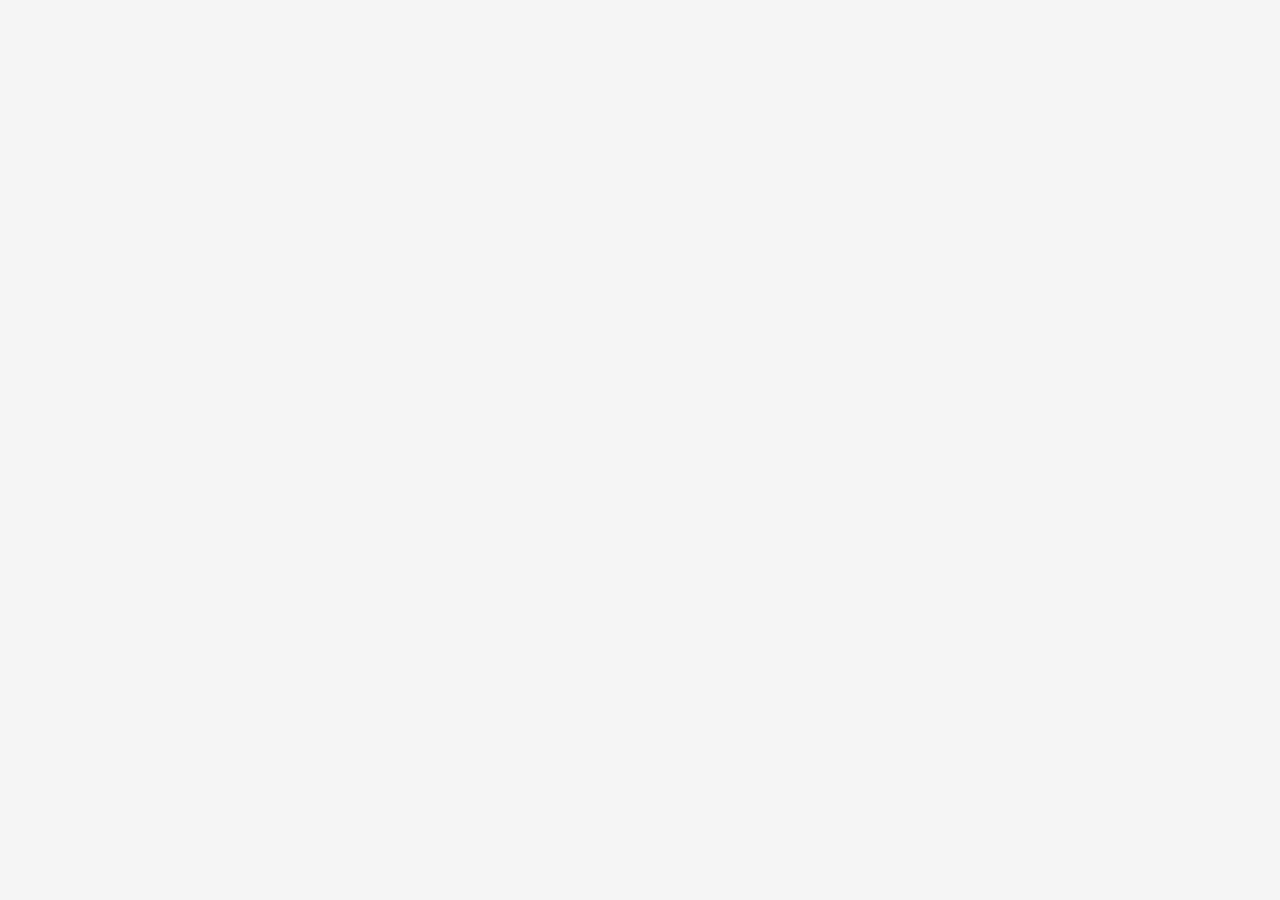
==== index.html @ c0f0733e "'first'" ====
<!DOCTYPE html>
<html lang="en">
  <head>
    <meta charset="UTF-8">
    <link rel="icon" href="./favicon.ico">
    <meta name="viewport" content="width=device-width, initial-scale=1.0">
    <title>Vite App</title>
    <script type="module" crossorigin src="./assets/index-B-oxjium.js"></script>
    <link rel="stylesheet" crossorigin href="./assets/index-CB1jQf-n.css">
  </head>
  <body>
    <div id="app"></div>
  </body>
</html>
---- assets/index-CB1jQf-n.css ----
body{margin:0;background-color:#f5f5f5}.fade-slide-leave-active,.fade-slide-enter-active{transition:all .3s}.fade-slide-enter-from{transform:translate(-30px);opacity:0}.fade-slide-leave-to{transform:translate(30px);opacity:0}
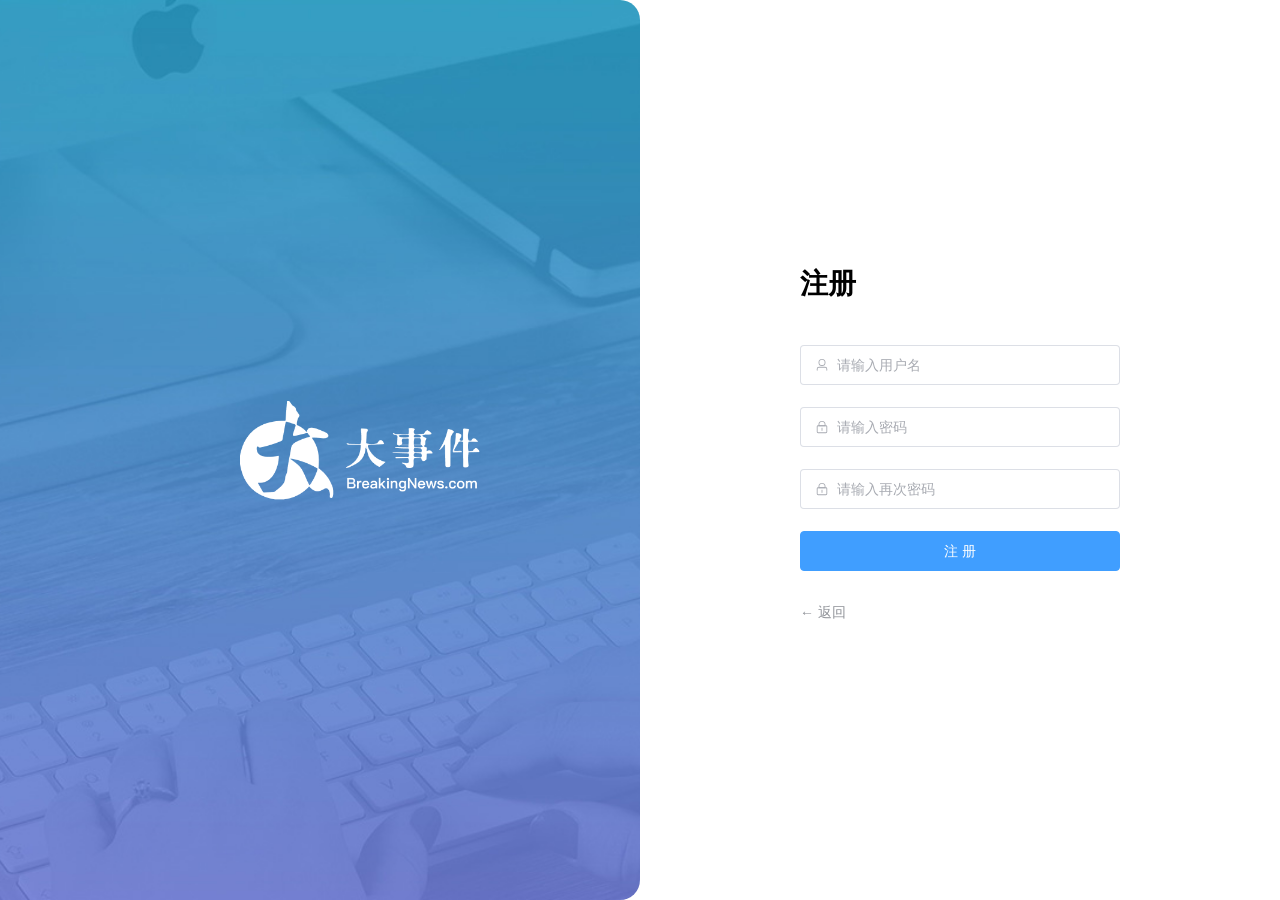
==== commit 0e15804c: "'forth1'" ====
--- a/index.html
+++ b/index.html
@@ -5,7 +5,7 @@
     <link rel="icon" href="./favicon.ico">
     <meta name="viewport" content="width=device-width, initial-scale=1.0">
     <title>Vite App</title>
-    <script type="module" crossorigin src="./assets/index-B-oxjium.js"></script>
+    <script type="module" crossorigin src="./assets/index-lQyoxy5_.js"></script>
     <link rel="stylesheet" crossorigin href="./assets/index-CB1jQf-n.css">
   </head>
   <body>
